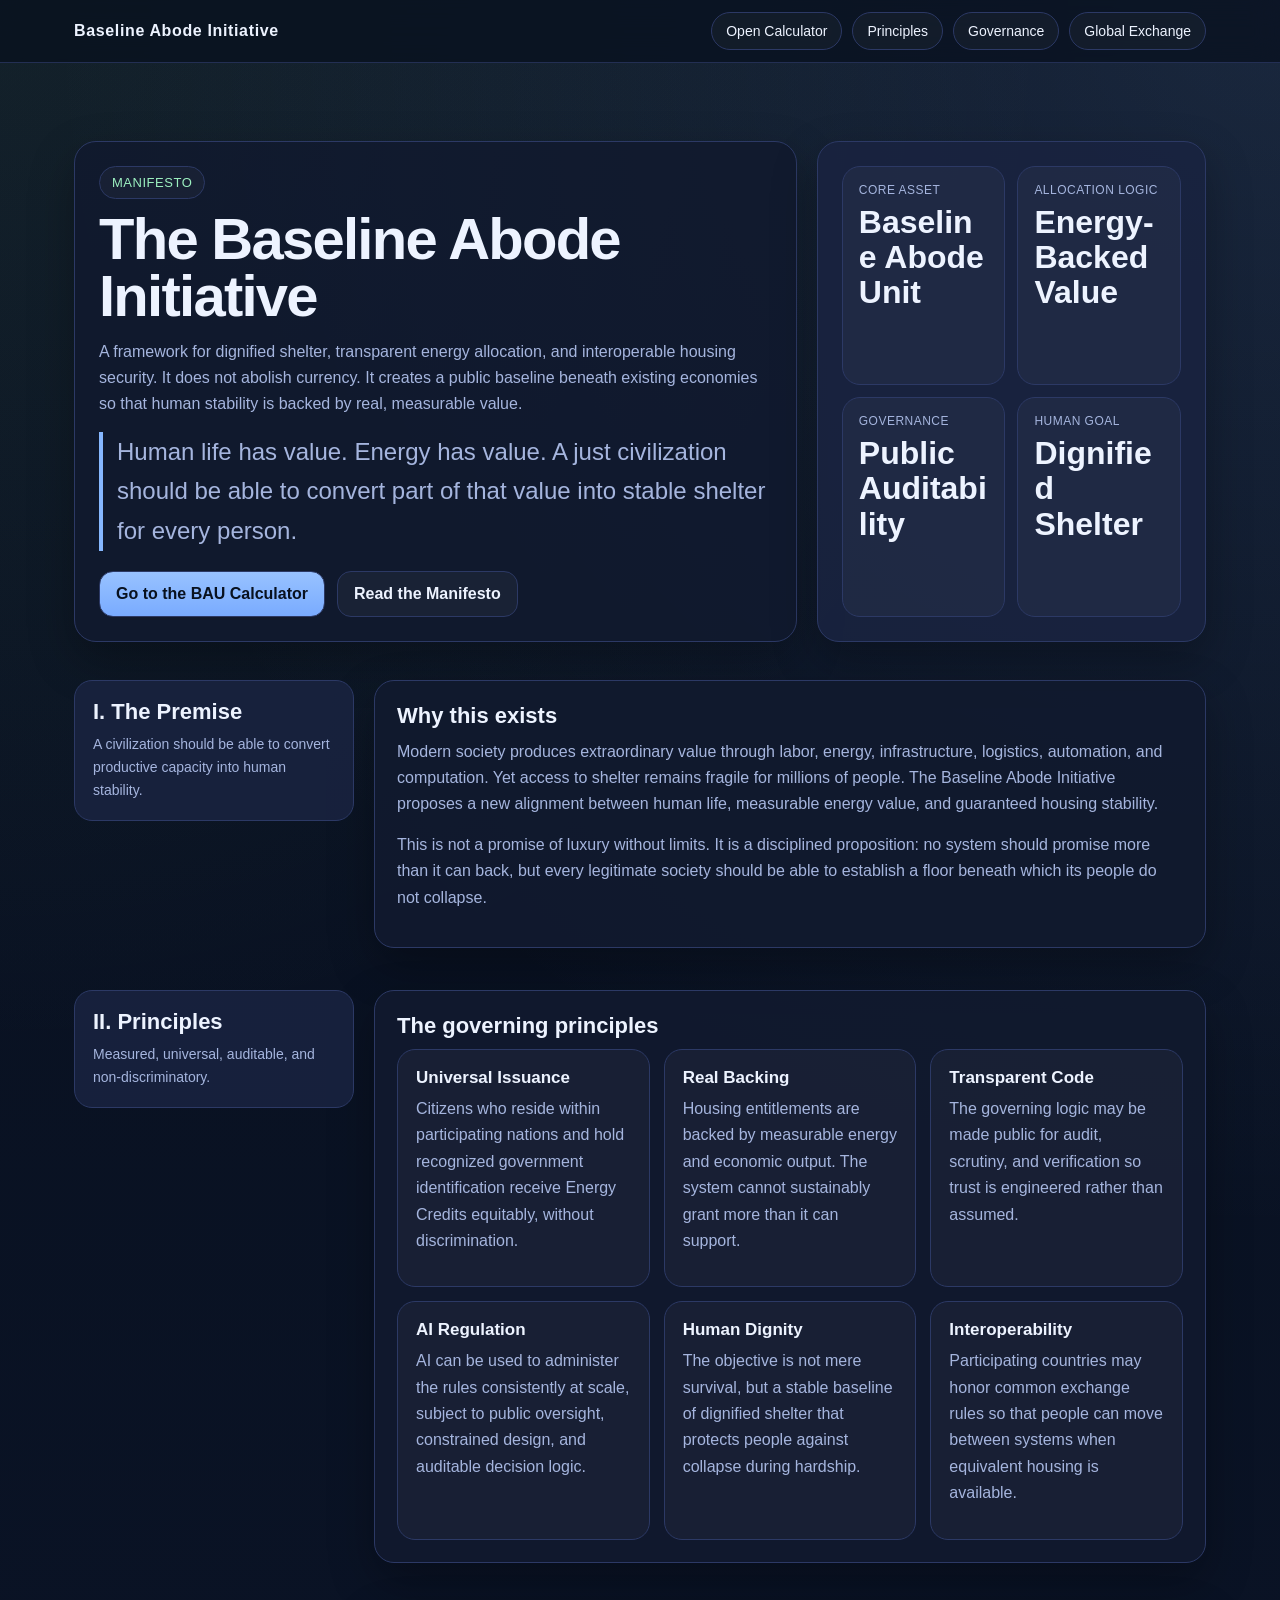
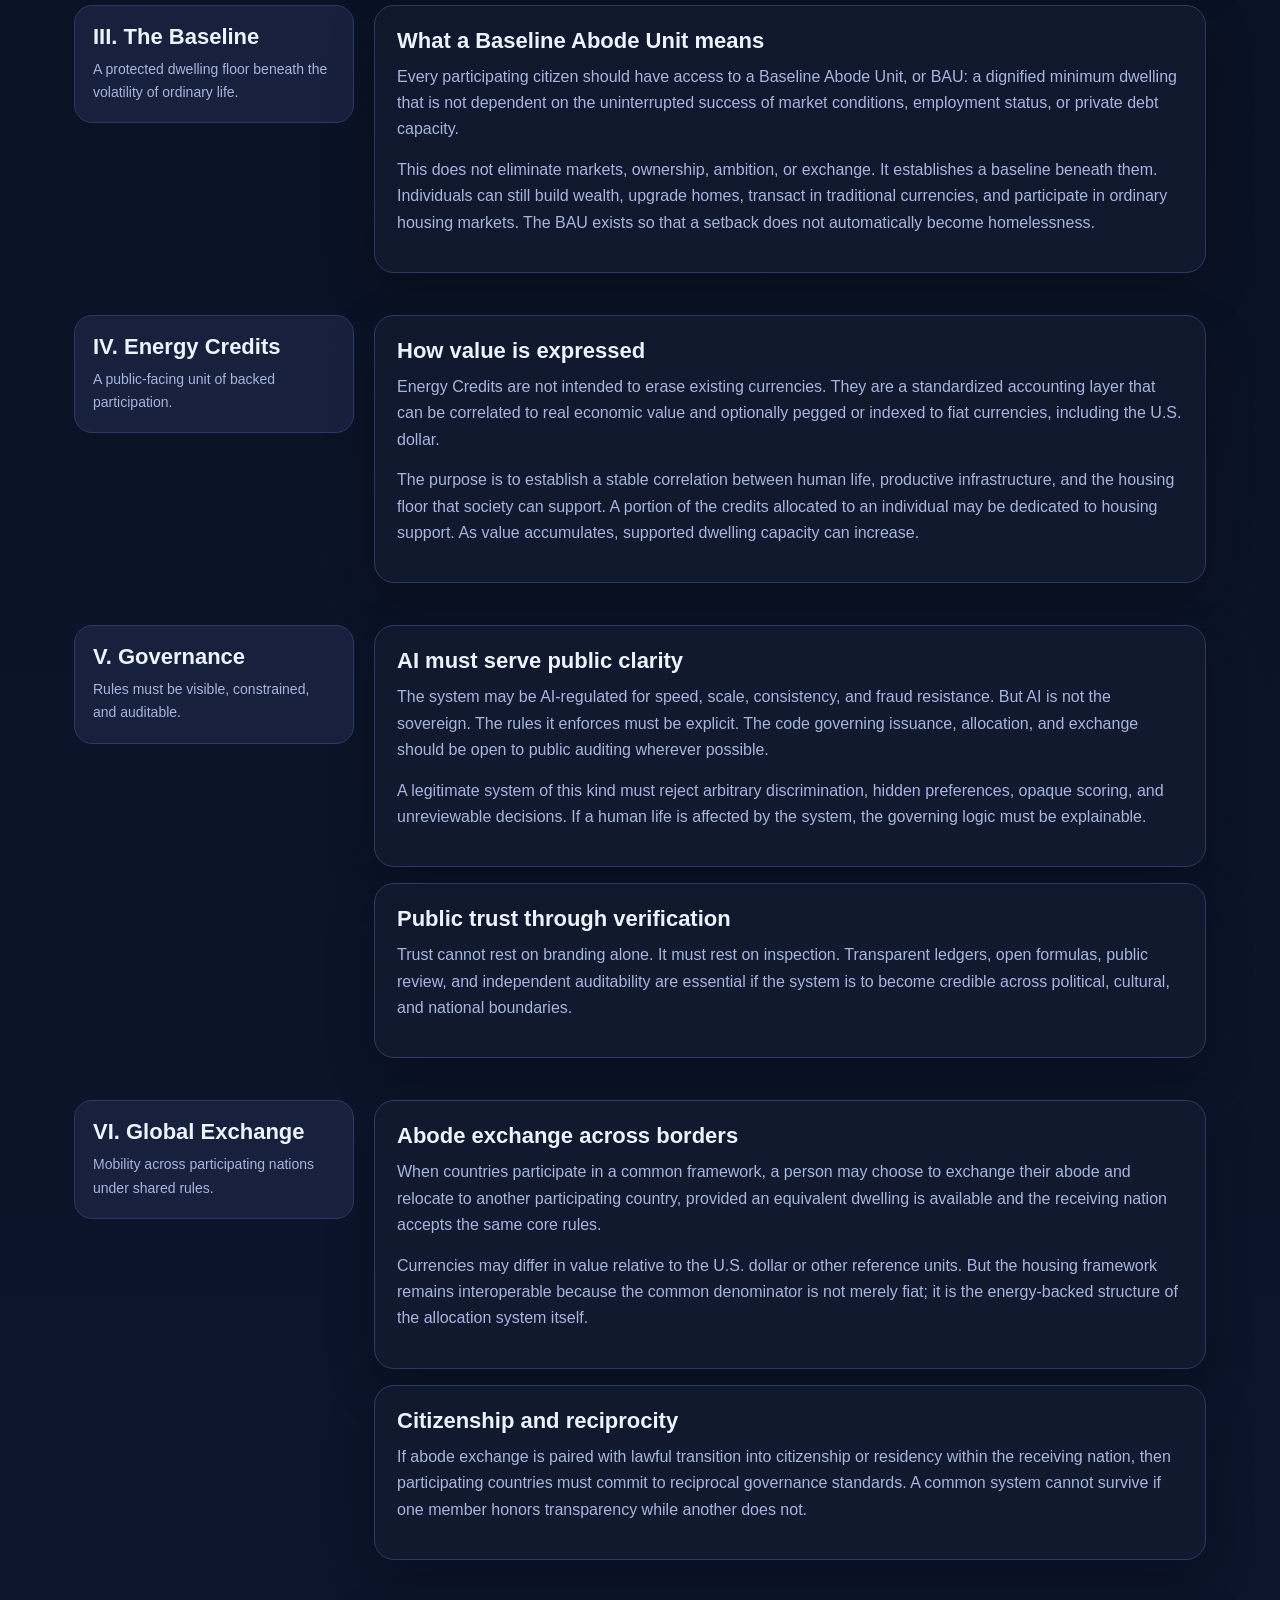
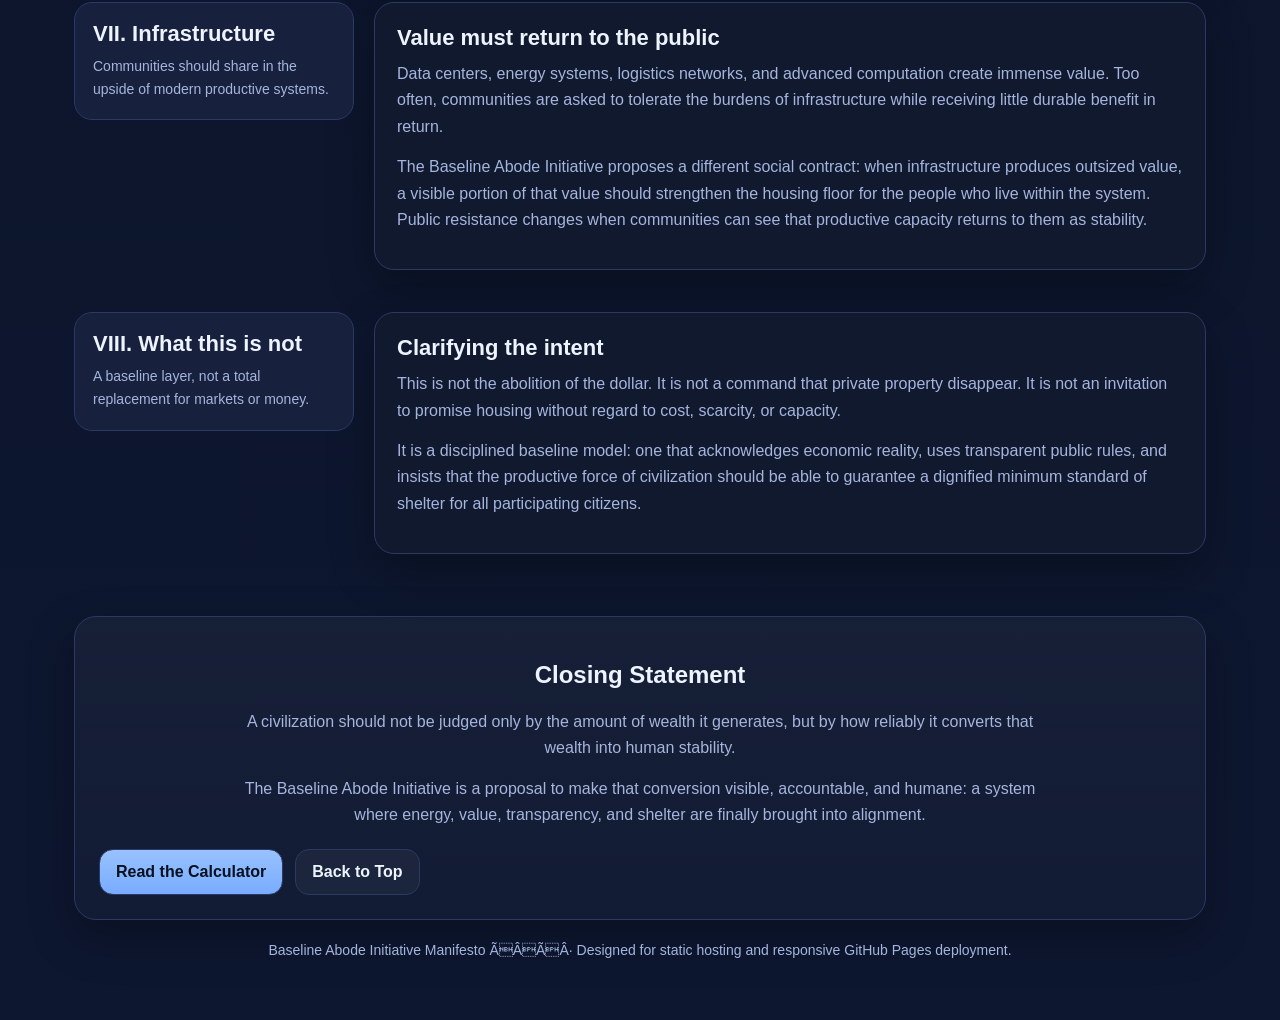
==== manifesto.html @ 2dde4bca "Add files via upload" ====
<!DOCTYPE html>
<html lang="en">
<head>
  <meta charset="UTF-8" />
  <meta name="viewport" content="width=device-width, initial-scale=1.0" />
  <title>Baseline Abode Initiative Manifesto</title>
  <link rel="stylesheet" href="styles-manifesto.css" />
  <link rel="icon" href="icons/favicon.ico" sizes="any" />
  <link rel="apple-touch-icon" href="icons/apple-touch-icon.png" />
  <meta name="description" content="The Baseline Abode Initiative Manifesto: a human-centered, energy-backed framework for dignified shelter, transparent allocation, and interoperable housing security." />
</head>
<body>
  <header class="topbar">
    <div class="topbar-inner">
      <div class="brand">Baseline Abode Initiative</div>
      <nav class="nav" aria-label="Primary">
        <a class="chip" href="index.html">Open Calculator</a>
        <a class="chip" href="#principles">Principles</a>
        <a class="chip" href="#governance">Governance</a>
        <a class="chip" href="#global">Global Exchange</a>
      </nav>
    </div>
  </header>

  <main class="wrap">
    <section class="hero">
      <div class="hero-grid">
        <div class="panel">
          <div class="eyebrow">Manifesto</div>
          <h1>The Baseline Abode Initiative</h1>
          <p>
            A framework for dignified shelter, transparent energy allocation, and interoperable housing security.
            It does not abolish currency. It creates a public baseline beneath existing economies so that human stability
            is backed by real, measurable value.
          </p>
          <p class="lead-quote">
            Human life has value. Energy has value. A just civilization should be able to convert part of that value into stable shelter for every person.
          </p>
          <div class="cta-row">
            <a class="btn" href="index.html">Go to the BAU Calculator</a>
            <a class="btn secondary" href="#premise">Read the Manifesto</a>
          </div>
        </div>

        <aside class="panel soft">
          <div class="key-metrics">
            <div class="metric">
              <div class="metric-label">Core Asset</div>
              <div class="metric-value">Baseline Abode Unit</div>
            </div>
            <div class="metric">
              <div class="metric-label">Allocation Logic</div>
              <div class="metric-value">Energy-Backed Value</div>
            </div>
            <div class="metric">
              <div class="metric-label">Governance</div>
              <div class="metric-value">Public Auditability</div>
            </div>
            <div class="metric">
              <div class="metric-label">Human Goal</div>
              <div class="metric-value">Dignified Shelter</div>
            </div>
          </div>
        </aside>
      </div>
    </section>

    <section id="premise" class="section">
      <div class="section-grid">
        <div class="section-label">
          <h2>I. The Premise</h2>
          <p>A civilization should be able to convert productive capacity into human stability.</p>
        </div>
        <div class="article">
          <article class="card">
            <h3>Why this exists</h3>
            <p>
              Modern society produces extraordinary value through labor, energy, infrastructure, logistics, automation, and computation. Yet access to shelter remains fragile for millions of people.
              The Baseline Abode Initiative proposes a new alignment between human life, measurable energy value, and guaranteed housing stability.
            </p>
            <p>
              This is not a promise of luxury without limits. It is a disciplined proposition: no system should promise more than it can back, but every legitimate society should be able to establish a floor beneath which its people do not collapse.
            </p>
          </article>
        </div>
      </div>
    </section>

    <section id="principles" class="section">
      <div class="section-grid">
        <div class="section-label">
          <h2>II. Principles</h2>
          <p>Measured, universal, auditable, and non-discriminatory.</p>
        </div>
        <div class="article">
          <article class="card">
            <h3>The governing principles</h3>
            <div class="principles">
              <div class="principle">
                <h4>Universal Issuance</h4>
                <p>Citizens who reside within participating nations and hold recognized government identification receive Energy Credits equitably, without discrimination.</p>
              </div>
              <div class="principle">
                <h4>Real Backing</h4>
                <p>Housing entitlements are backed by measurable energy and economic output. The system cannot sustainably grant more than it can support.</p>
              </div>
              <div class="principle">
                <h4>Transparent Code</h4>
                <p>The governing logic may be made public for audit, scrutiny, and verification so trust is engineered rather than assumed.</p>
              </div>
              <div class="principle">
                <h4>AI Regulation</h4>
                <p>AI can be used to administer the rules consistently at scale, subject to public oversight, constrained design, and auditable decision logic.</p>
              </div>
              <div class="principle">
                <h4>Human Dignity</h4>
                <p>The objective is not mere survival, but a stable baseline of dignified shelter that protects people against collapse during hardship.</p>
              </div>
              <div class="principle">
                <h4>Interoperability</h4>
                <p>Participating countries may honor common exchange rules so that people can move between systems when equivalent housing is available.</p>
              </div>
            </div>
          </article>
        </div>
      </div>
    </section>

    <section class="section">
      <div class="section-grid">
        <div class="section-label">
          <h2>III. The Baseline</h2>
          <p>A protected dwelling floor beneath the volatility of ordinary life.</p>
        </div>
        <div class="article">
          <article class="card">
            <h3>What a Baseline Abode Unit means</h3>
            <p>
              Every participating citizen should have access to a Baseline Abode Unit, or BAU: a dignified minimum dwelling that is not dependent on the uninterrupted success of market conditions, employment status, or private debt capacity.
            </p>
            <p>
              This does not eliminate markets, ownership, ambition, or exchange. It establishes a baseline beneath them. Individuals can still build wealth, upgrade homes, transact in traditional currencies, and participate in ordinary housing markets. The BAU exists so that a setback does not automatically become homelessness.
            </p>
          </article>
        </div>
      </div>
    </section>

    <section class="section">
      <div class="section-grid">
        <div class="section-label">
          <h2>IV. Energy Credits</h2>
          <p>A public-facing unit of backed participation.</p>
        </div>
        <div class="article">
          <article class="card">
            <h3>How value is expressed</h3>
            <p>
              Energy Credits are not intended to erase existing currencies. They are a standardized accounting layer that can be correlated to real economic value and optionally pegged or indexed to fiat currencies, including the U.S. dollar.
            </p>
            <p>
              The purpose is to establish a stable correlation between human life, productive infrastructure, and the housing floor that society can support. A portion of the credits allocated to an individual may be dedicated to housing support. As value accumulates, supported dwelling capacity can increase.
            </p>
          </article>
        </div>
      </div>
    </section>

    <section id="governance" class="section">
      <div class="section-grid">
        <div class="section-label">
          <h2>V. Governance</h2>
          <p>Rules must be visible, constrained, and auditable.</p>
        </div>
        <div class="article">
          <article class="card">
            <h3>AI must serve public clarity</h3>
            <p>
              The system may be AI-regulated for speed, scale, consistency, and fraud resistance. But AI is not the sovereign. The rules it enforces must be explicit. The code governing issuance, allocation, and exchange should be open to public auditing wherever possible.
            </p>
            <p>
              A legitimate system of this kind must reject arbitrary discrimination, hidden preferences, opaque scoring, and unreviewable decisions. If a human life is affected by the system, the governing logic must be explainable.
            </p>
          </article>
          <article class="card">
            <h3>Public trust through verification</h3>
            <p>
              Trust cannot rest on branding alone. It must rest on inspection. Transparent ledgers, open formulas, public review, and independent auditability are essential if the system is to become credible across political, cultural, and national boundaries.
            </p>
          </article>
        </div>
      </div>
    </section>

    <section id="global" class="section">
      <div class="section-grid">
        <div class="section-label">
          <h2>VI. Global Exchange</h2>
          <p>Mobility across participating nations under shared rules.</p>
        </div>
        <div class="article">
          <article class="card">
            <h3>Abode exchange across borders</h3>
            <p>
              When countries participate in a common framework, a person may choose to exchange their abode and relocate to another participating country, provided an equivalent dwelling is available and the receiving nation accepts the same core rules.
            </p>
            <p>
              Currencies may differ in value relative to the U.S. dollar or other reference units. But the housing framework remains interoperable because the common denominator is not merely fiat; it is the energy-backed structure of the allocation system itself.
            </p>
          </article>
          <article class="card">
            <h3>Citizenship and reciprocity</h3>
            <p>
              If abode exchange is paired with lawful transition into citizenship or residency within the receiving nation, then participating countries must commit to reciprocal governance standards. A common system cannot survive if one member honors transparency while another does not.
            </p>
          </article>
        </div>
      </div>
    </section>

    <section class="section">
      <div class="section-grid">
        <div class="section-label">
          <h2>VII. Infrastructure</h2>
          <p>Communities should share in the upside of modern productive systems.</p>
        </div>
        <div class="article">
          <article class="card">
            <h3>Value must return to the public</h3>
            <p>
              Data centers, energy systems, logistics networks, and advanced computation create immense value. Too often, communities are asked to tolerate the burdens of infrastructure while receiving little durable benefit in return.
            </p>
            <p>
              The Baseline Abode Initiative proposes a different social contract: when infrastructure produces outsized value, a visible portion of that value should strengthen the housing floor for the people who live within the system. Public resistance changes when communities can see that productive capacity returns to them as stability.
            </p>
          </article>
        </div>
      </div>
    </section>

    <section class="section">
      <div class="section-grid">
        <div class="section-label">
          <h2>VIII. What this is not</h2>
          <p>A baseline layer, not a total replacement for markets or money.</p>
        </div>
        <div class="article">
          <article class="card">
            <h3>Clarifying the intent</h3>
            <p>
              This is not the abolition of the dollar. It is not a command that private property disappear. It is not an invitation to promise housing without regard to cost, scarcity, or capacity.
            </p>
            <p>
              It is a disciplined baseline model: one that acknowledges economic reality, uses transparent public rules, and insists that the productive force of civilization should be able to guarantee a dignified minimum standard of shelter for all participating citizens.
            </p>
          </article>
        </div>
      </div>
    </section>

    <section class="section">
      <div class="closing">
        <h2>Closing Statement</h2>
        <p>
          A civilization should not be judged only by the amount of wealth it generates, but by how reliably it converts that wealth into human stability.
        </p>
        <p>
          The Baseline Abode Initiative is a proposal to make that conversion visible, accountable, and humane: a system where energy, value, transparency, and shelter are finally brought into alignment.
        </p>
        <div class="cta-row">
          <a class="btn" href="index.html">Read the Calculator</a>
          <a class="btn secondary" href="#top" onclick="window.scrollTo({ top: 0, behavior: 'smooth' }); return false;">Back to Top</a>
        </div>
      </div>
    </section>

    <div class="footer">
      Baseline Abode Initiative Manifesto ÃÂÃÂ· Designed for static hosting and responsive GitHub Pages deployment.
    </div>
  </main>
</body>
</html>
---- styles-manifesto.css ----
:root {
      --bg: #08101e;
      --bg-2: #0d1730;
      --panel: rgba(17, 25, 46, 0.92);
      --panel-2: rgba(25, 35, 64, 0.9);
      --text: #edf3ff;
      --muted: #a5b5de;
      --accent: #86b7ff;
      --accent-2: #9cf0c0;
      --border: #2c3965;
      --shadow: 0 18px 46px rgba(0, 0, 0, 0.28);
      --max: 1180px;
    }

    * { box-sizing: border-box; }

    html { scroll-behavior: smooth; }

    body {
      margin: 0;
      font-family: Arial, Helvetica, sans-serif;
      color: var(--text);
      background:
        radial-gradient(circle at top right, rgba(134, 183, 255, 0.14), transparent 28%),
        radial-gradient(circle at top left, rgba(156, 240, 192, 0.08), transparent 24%),
        linear-gradient(180deg, var(--bg) 0%, var(--bg-2) 100%);
      overflow-x: hidden;
    }

    a {
      color: var(--accent);
      text-decoration: none;
    }

    a:hover { text-decoration: underline; }

    .wrap {
      width: 100%;
      max-width: var(--max);
      margin: 0 auto;
      padding: 24px;
    }

    .topbar {
      position: sticky;
      top: 0;
      z-index: 50;
      -webkit-backdrop-filter: blur(14px);
      backdrop-filter: blur(14px);
      background: rgba(8, 16, 30, 0.72);
      border-bottom: 1px solid rgba(44, 57, 101, 0.75);
    }

    .topbar-inner {
      width: 100%;
      max-width: var(--max);
      margin: 0 auto;
      padding: 12px 24px;
      display: flex;
      align-items: center;
      justify-content: space-between;
      gap: 16px;
    }

    .brand {
      font-weight: bold;
      letter-spacing: 0.04em;
    }

    .nav {
      display: flex;
      flex-wrap: wrap;
      gap: 10px;
      align-items: center;
    }

    .chip {
      display: inline-flex;
      align-items: center;
      justify-content: center;
      padding: 10px 14px;
      border-radius: 999px;
      border: 1px solid var(--border);
      background: rgba(255,255,255,0.03);
      color: var(--text);
      font-size: 14px;
      text-decoration: none;
    }

    .chip:hover {
      text-decoration: none;
      background: rgba(255,255,255,0.06);
    }

    .hero {
      padding: 54px 0 26px;
    }

    .hero-grid {
      display: grid;
      grid-template-columns: minmax(0, 1.3fr) minmax(280px, 0.7fr);
      gap: 20px;
      align-items: stretch;
    }

    .panel {
      background: var(--panel);
      border: 1px solid var(--border);
      border-radius: 22px;
      padding: 24px;
      box-shadow: var(--shadow);
      min-width: 0;
    }

    .panel.soft {
      background: var(--panel-2);
    }

    .eyebrow {
      display: inline-block;
      margin-bottom: 12px;
      padding: 8px 12px;
      border-radius: 999px;
      border: 1px solid var(--border);
      color: var(--accent-2);
      font-size: 13px;
      letter-spacing: 0.04em;
      text-transform: uppercase;
      background: rgba(255,255,255,0.03);
    }

    h1 {
      margin: 0 0 14px;
      font-size: clamp(34px, 6vw, 58px);
      line-height: 0.98;
      letter-spacing: -0.03em;
    }

    .hero p,
    p {
      color: var(--muted);
      line-height: 1.65;
      margin: 0 0 14px;
    }

    .cta-row {
      display: flex;
      flex-wrap: wrap;
      gap: 12px;
      margin-top: 20px;
    }

    .btn {
      display: inline-flex;
      align-items: center;
      justify-content: center;
      min-height: 46px;
      padding: 0 16px;
      border-radius: 14px;
      border: 1px solid var(--border);
      background: linear-gradient(180deg, #98c2ff 0%, #79abff 100%);
      color: #08111f;
      font-weight: bold;
      text-decoration: none;
    }

    .btn.secondary {
      background: rgba(255,255,255,0.04);
      color: var(--text);
    }

    .key-metrics {
      display: grid;
      grid-template-columns: repeat(2, minmax(0, 1fr));
      gap: 12px;
      height: 100%;
    }

    .metric {
      background: rgba(255,255,255,0.03);
      border: 1px solid var(--border);
      border-radius: 18px;
      padding: 16px;
      min-width: 0;
    }

    .metric-label {
      font-size: 12px;
      color: var(--muted);
      margin-bottom: 8px;
      text-transform: uppercase;
      letter-spacing: 0.04em;
    }

    .metric-value {
      font-size: clamp(22px, 4vw, 32px);
      font-weight: bold;
      line-height: 1.1;
      overflow-wrap: anywhere;
    }

    .section {
      padding: 12px 0;
    }

    .section-grid {
      display: grid;
      grid-template-columns: 280px minmax(0, 1fr);
      gap: 20px;
      align-items: start;
      margin-bottom: 18px;
    }

    .section-label {
      position: sticky;
      top: 84px;
      background: var(--panel-2);
      border: 1px solid var(--border);
      border-radius: 18px;
      padding: 18px;
    }

    .section-label h2 {
      margin: 0 0 8px;
      font-size: 22px;
    }

    .section-label p {
      margin: 0;
      font-size: 14px;
    }

    .article {
      display: grid;
      gap: 16px;
    }

    .card {
      background: var(--panel);
      border: 1px solid var(--border);
      border-radius: 20px;
      padding: 22px;
      box-shadow: var(--shadow);
      min-width: 0;
    }

    .card h3 {
      margin: 0 0 10px;
      font-size: 22px;
    }

    .lead-quote {
      border-left: 4px solid var(--accent);
      padding-left: 14px;
      color: var(--text);
      font-size: clamp(18px, 3vw, 24px);
      line-height: 1.45;
      margin: 10px 0 0;
    }

    .principles {
      display: grid;
      grid-template-columns: repeat(3, minmax(0, 1fr));
      gap: 14px;
    }

    .principle {
      background: rgba(255,255,255,0.03);
      border: 1px solid var(--border);
      border-radius: 18px;
      padding: 18px;
    }

    .principle h4 {
      margin: 0 0 8px;
      font-size: 17px;
    }

    .closing {
      margin-top: 20px;
      padding: 24px;
      text-align: center;
      border-radius: 22px;
      border: 1px solid var(--border);
      background: linear-gradient(180deg, rgba(255,255,255,0.04), rgba(255,255,255,0.02));
      box-shadow: var(--shadow);
    }

    .closing p {
      max-width: 820px;
      margin: 0 auto 14px;
    }

    .footer {
      padding: 10px 0 38px;
      color: var(--muted);
      font-size: 14px;
      text-align: center;
    }

    @media (max-width: 980px) {
      .hero-grid,
      .section-grid,
      .principles {
        grid-template-columns: 1fr;
      }

      .section-label {
        position: static;
      }

      .key-metrics {
        grid-template-columns: repeat(2, minmax(0, 1fr));
      }
    }

    @media (max-width: 640px) {
      .wrap,
      .topbar-inner {
        padding-left: 12px;
        padding-right: 12px;
      }

      .hero {
        padding-top: 26px;
      }

      .panel,
      .card,
      .closing,
      .section-label {
        padding: 16px;
        border-radius: 16px;
      }

      .key-metrics {
        grid-template-columns: 1fr;
      }

      .cta-row,
      .nav {
        flex-direction: column;
        align-items: stretch;
      }

      .btn,
      .chip {
        width: 100%;
      }
    }
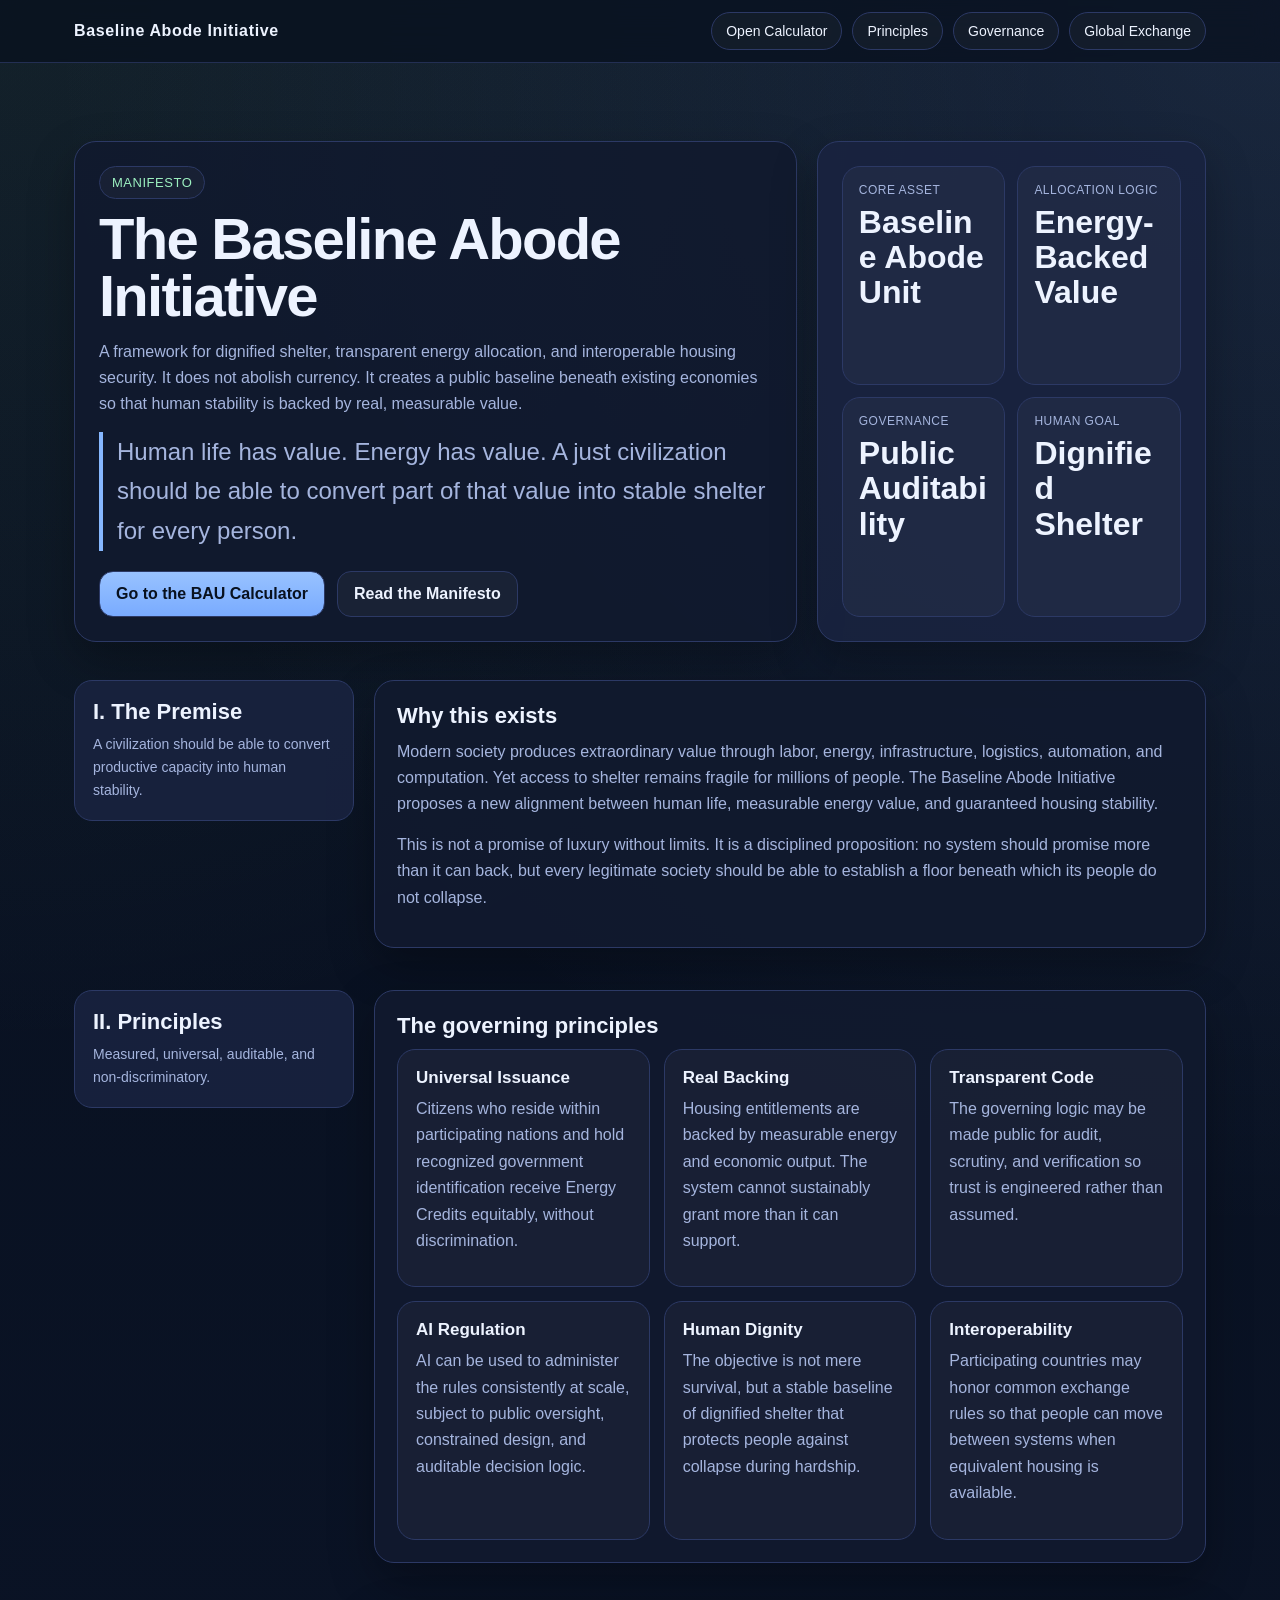
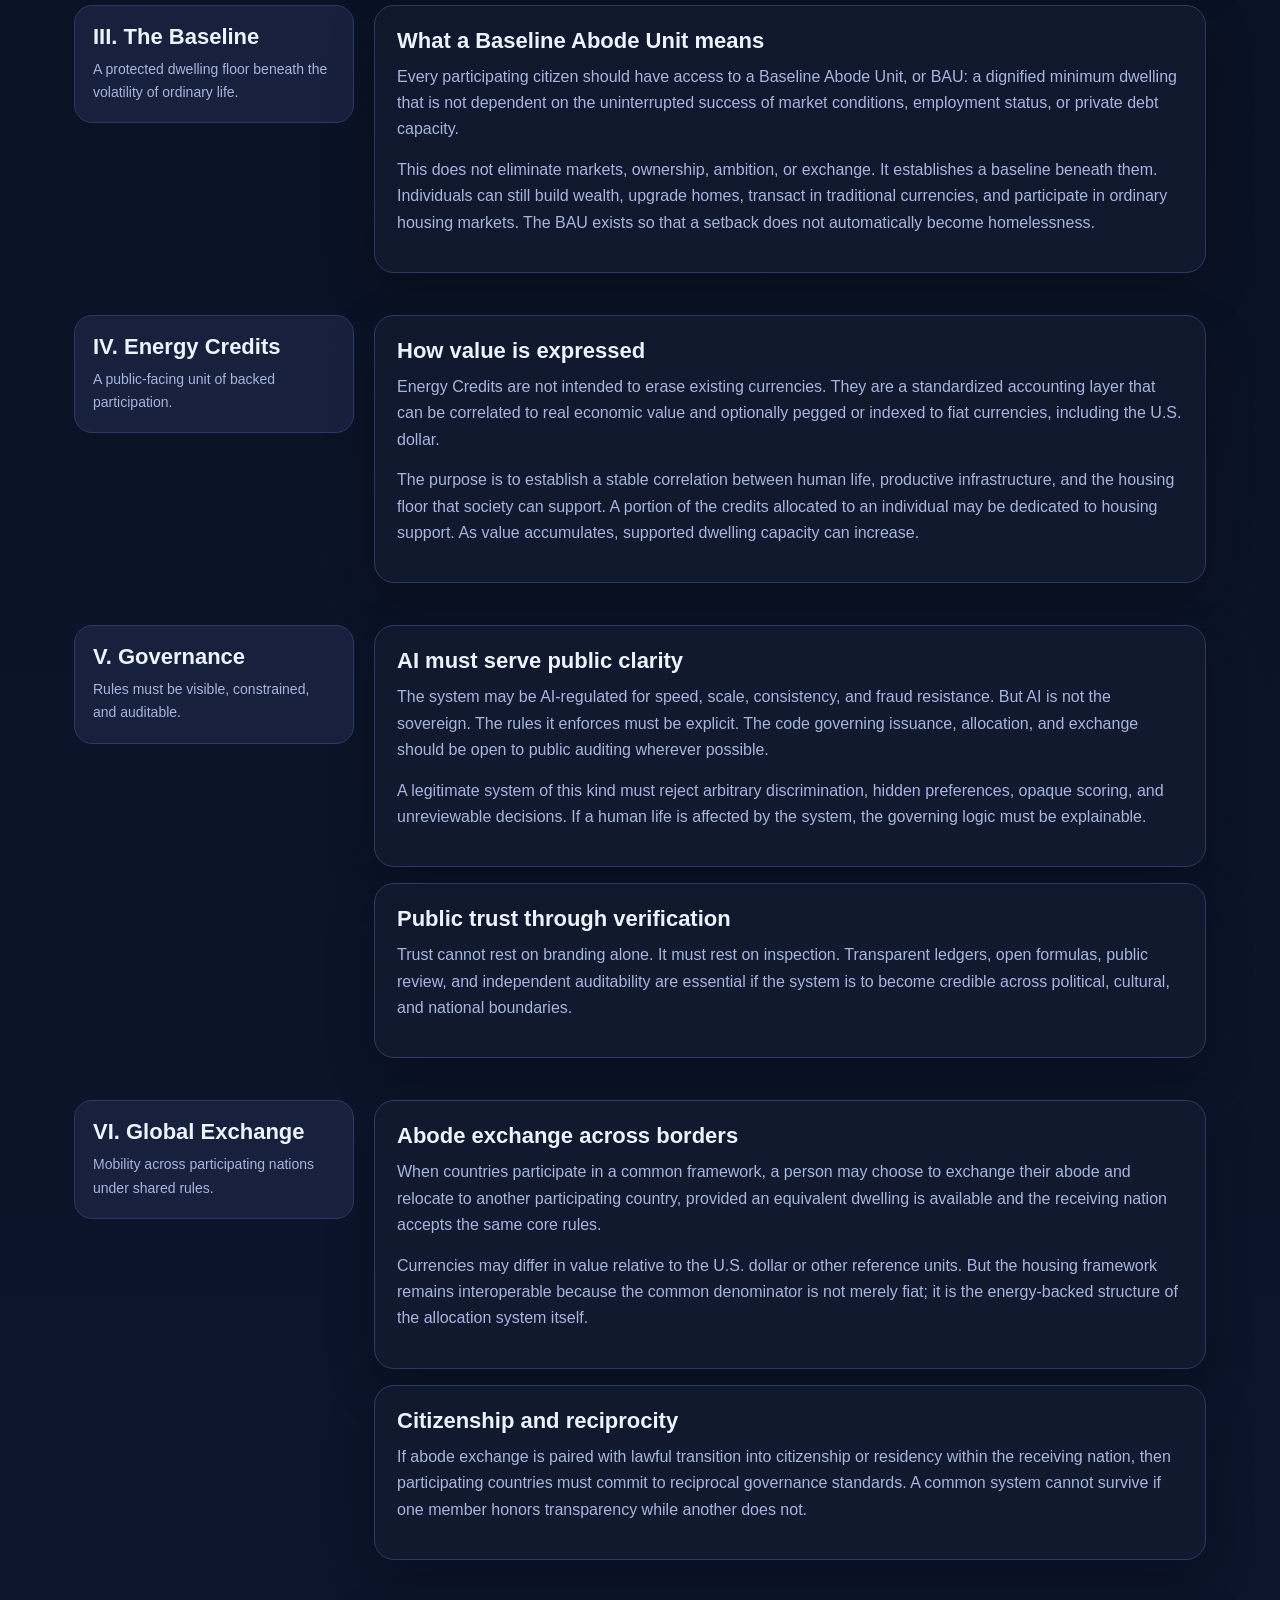
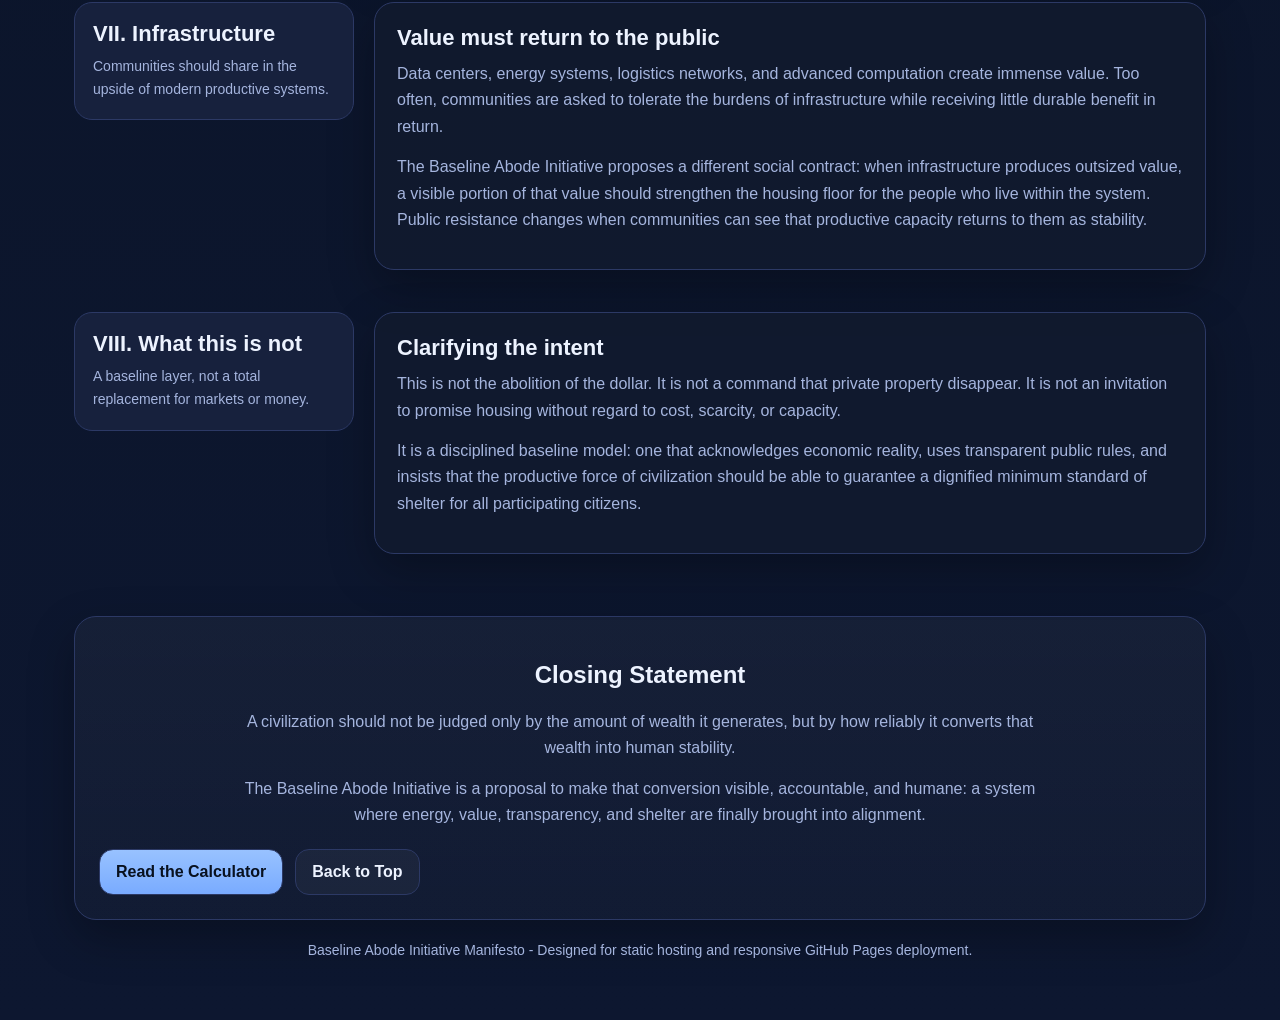
==== commit da40fa46: "Fix footer text encoding issue" ====
--- a/manifesto.html
+++ b/manifesto.html
@@ -275,7 +275,7 @@
     </section>
 
     <div class="footer">
-      Baseline Abode Initiative Manifesto ÃÂÃÂ· Designed for static hosting and responsive GitHub Pages deployment.
+      Baseline Abode Initiative Manifesto - Designed for static hosting and responsive GitHub Pages deployment.
     </div>
   </main>
 </body>
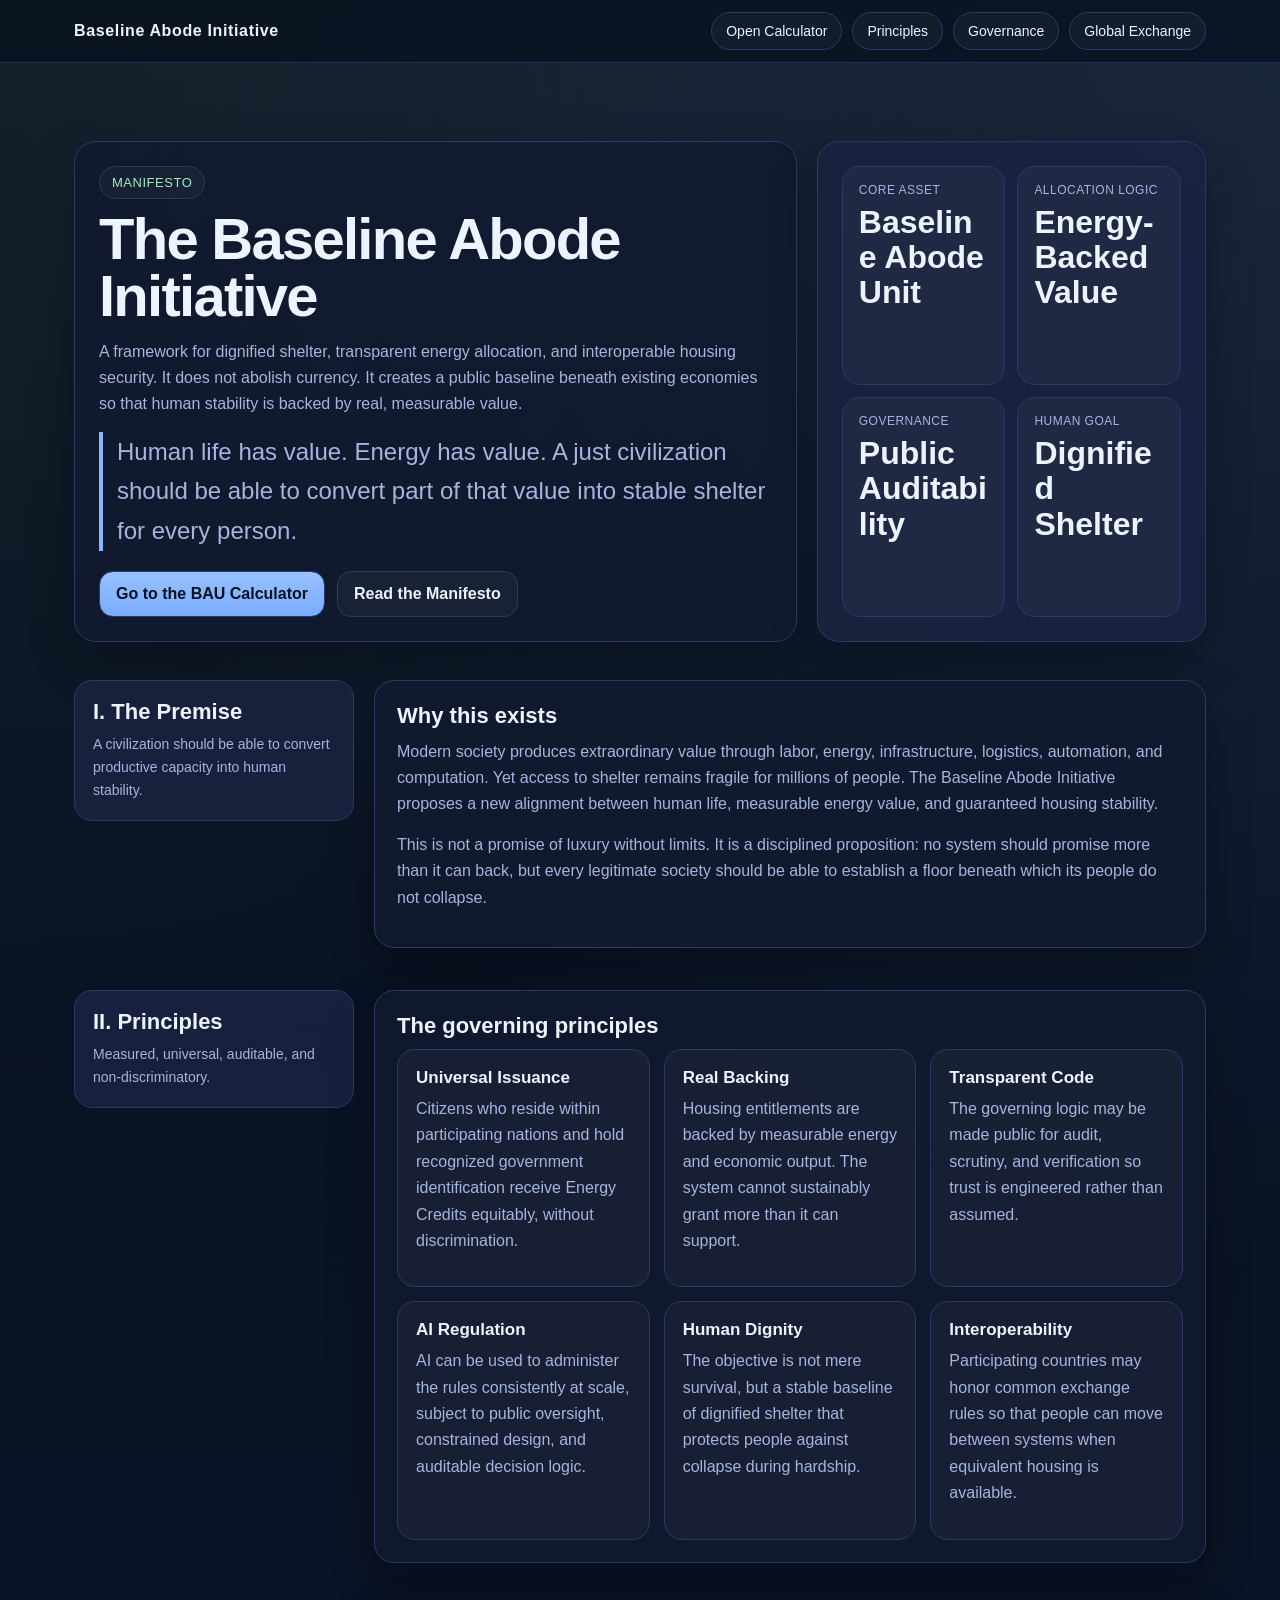
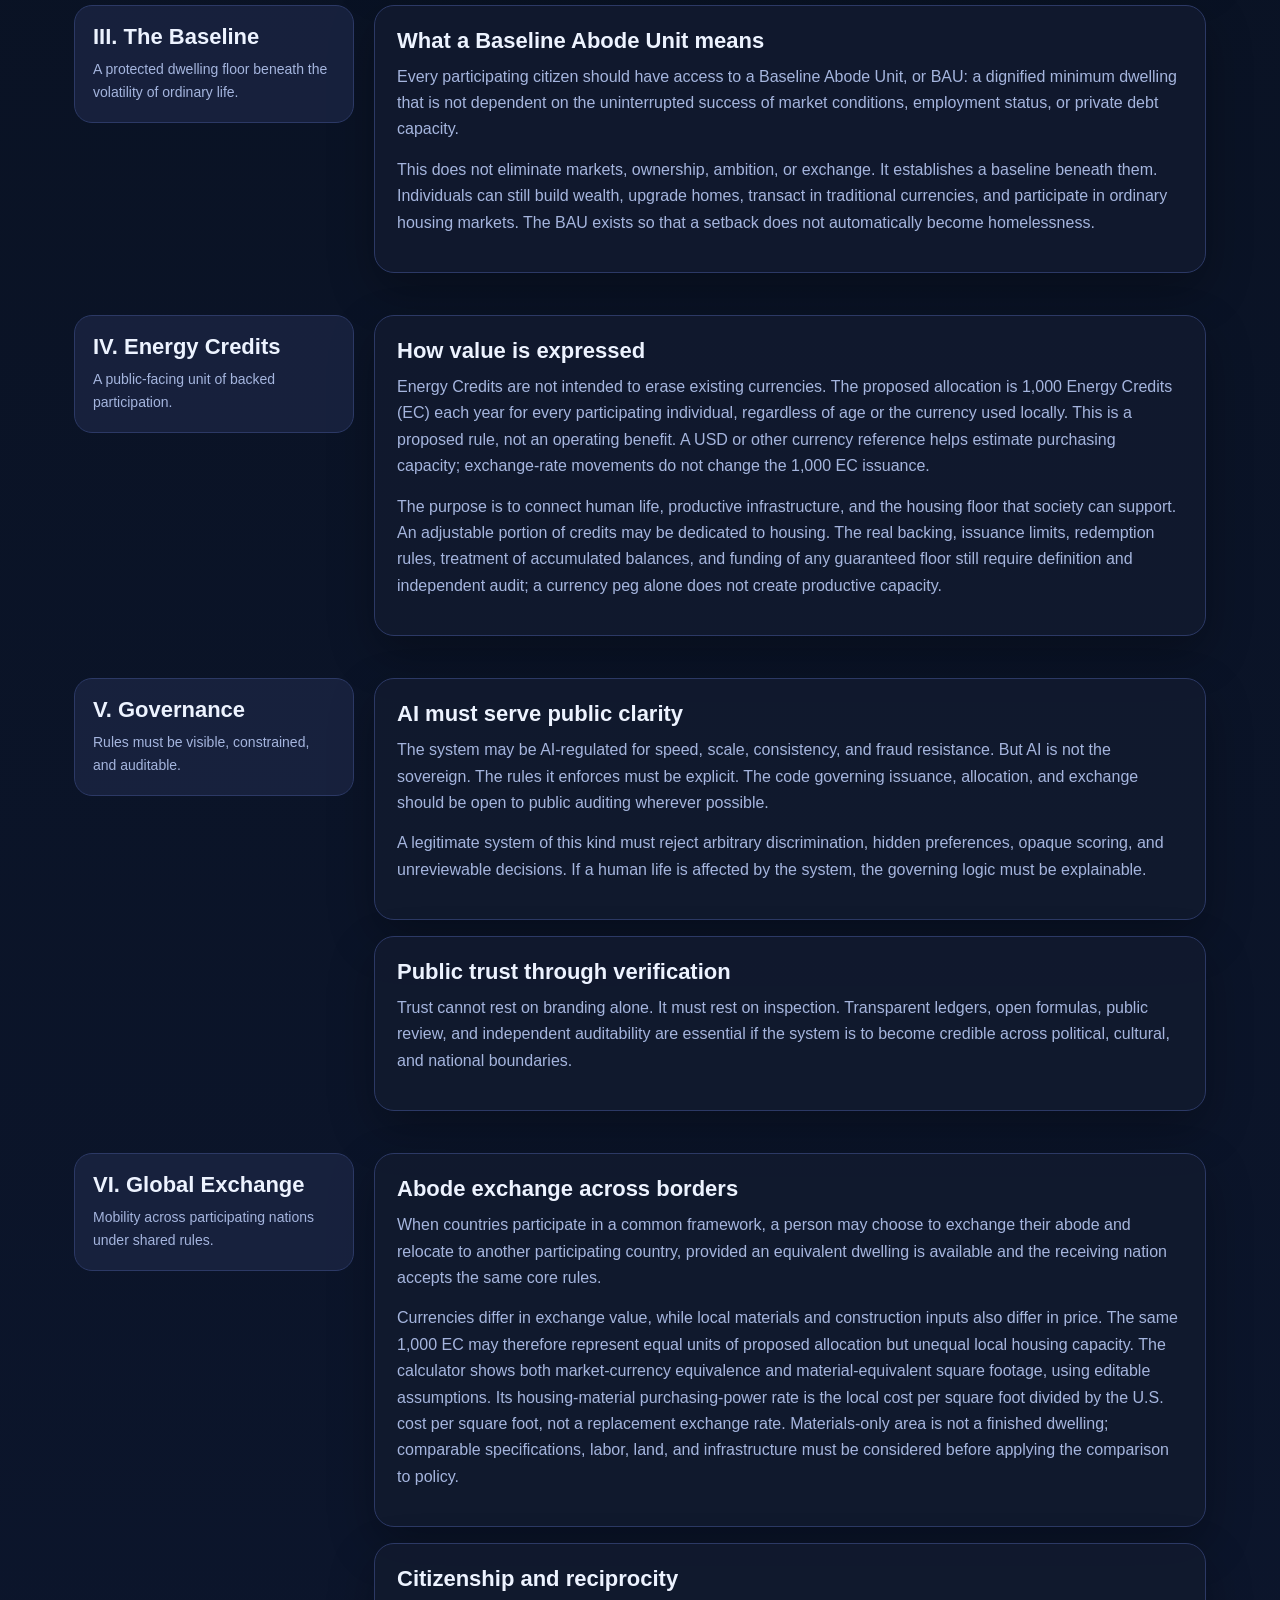
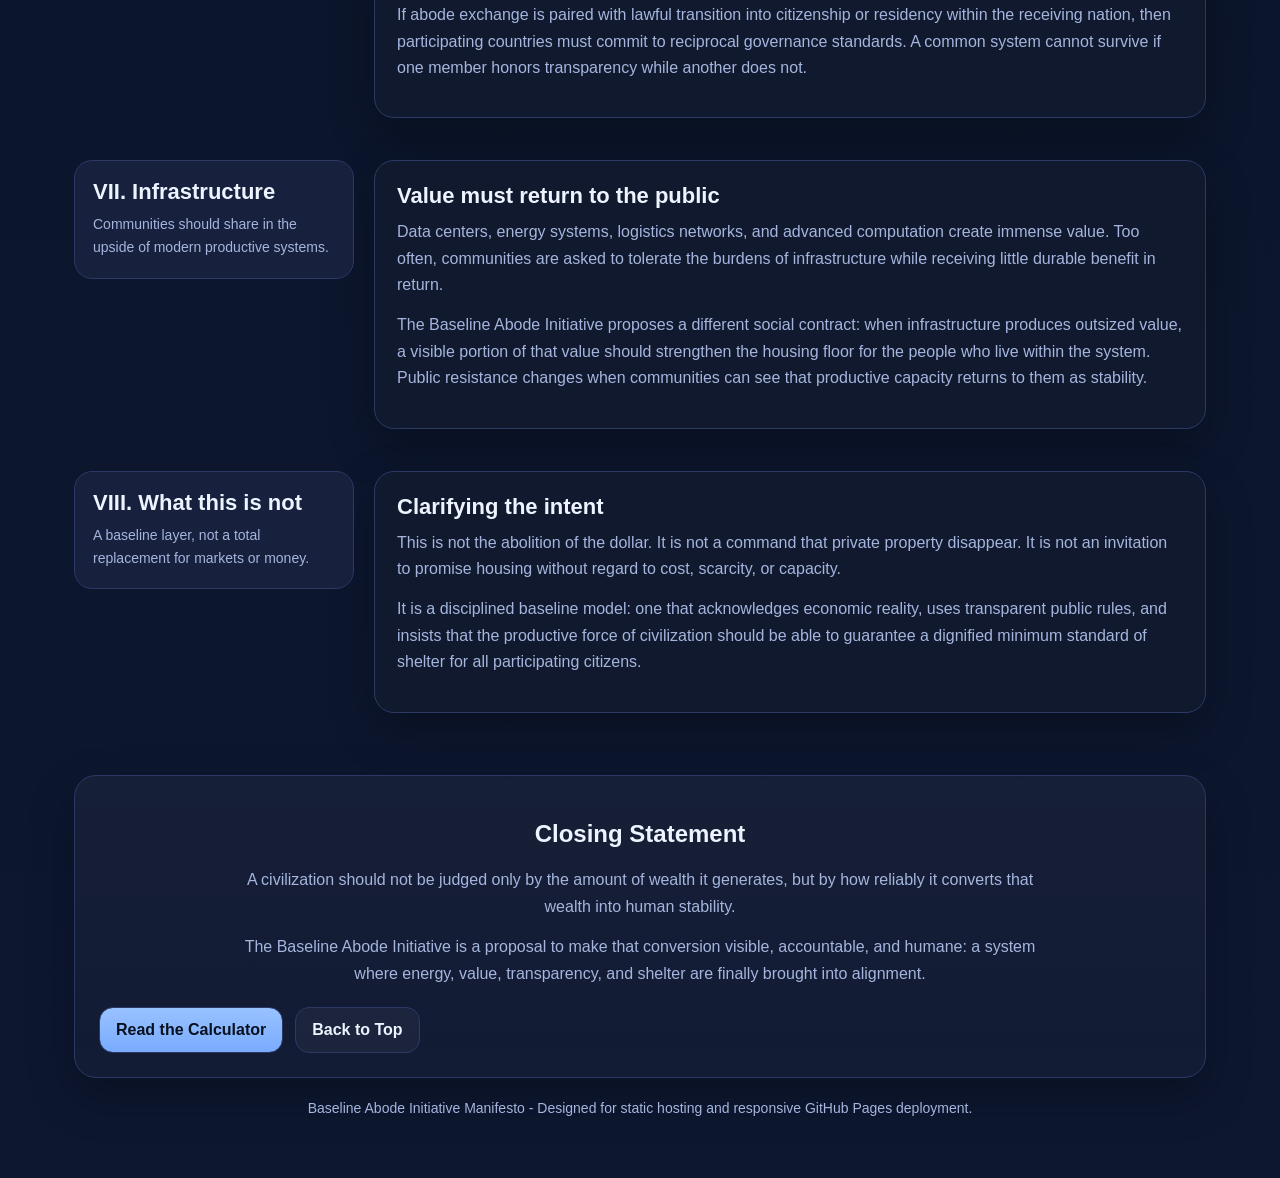
==== commit cf13aee5: "Add files via upload" ====
--- a/manifesto.html
+++ b/manifesto.html
@@ -5,6 +5,7 @@
   <meta name="viewport" content="width=device-width, initial-scale=1.0" />
   <title>Baseline Abode Initiative Manifesto</title>
   <link rel="stylesheet" href="styles-manifesto.css" />
+  <link rel="manifest" href="manifest.webmanifest" />
   <link rel="icon" href="icons/favicon.ico" sizes="any" />
   <link rel="apple-touch-icon" href="icons/apple-touch-icon.png" />
   <meta name="description" content="The Baseline Abode Initiative Manifesto: a human-centered, energy-backed framework for dignified shelter, transparent allocation, and interoperable housing security." />
@@ -156,10 +157,10 @@
           <article class="card">
             <h3>How value is expressed</h3>
             <p>
-              Energy Credits are not intended to erase existing currencies. They are a standardized accounting layer that can be correlated to real economic value and optionally pegged or indexed to fiat currencies, including the U.S. dollar.
-            </p>
-            <p>
-              The purpose is to establish a stable correlation between human life, productive infrastructure, and the housing floor that society can support. A portion of the credits allocated to an individual may be dedicated to housing support. As value accumulates, supported dwelling capacity can increase.
+              Energy Credits are not intended to erase existing currencies. The proposed allocation is 1,000 Energy Credits (EC) each year for every participating individual, regardless of age or the currency used locally. This is a proposed rule, not an operating benefit. A USD or other currency reference helps estimate purchasing capacity; exchange-rate movements do not change the 1,000 EC issuance.
+            </p>
+            <p>
+              The purpose is to connect human life, productive infrastructure, and the housing floor that society can support. An adjustable portion of credits may be dedicated to housing. The real backing, issuance limits, redemption rules, treatment of accumulated balances, and funding of any guaranteed floor still require definition and independent audit; a currency peg alone does not create productive capacity.
             </p>
           </article>
         </div>
@@ -205,7 +206,7 @@
               When countries participate in a common framework, a person may choose to exchange their abode and relocate to another participating country, provided an equivalent dwelling is available and the receiving nation accepts the same core rules.
             </p>
             <p>
-              Currencies may differ in value relative to the U.S. dollar or other reference units. But the housing framework remains interoperable because the common denominator is not merely fiat; it is the energy-backed structure of the allocation system itself.
+              Currencies differ in exchange value, while local materials and construction inputs also differ in price. The same 1,000 EC may therefore represent equal units of proposed allocation but unequal local housing capacity. The calculator shows both market-currency equivalence and material-equivalent square footage, using editable assumptions. Its housing-material purchasing-power rate is the local cost per square foot divided by the U.S. cost per square foot, not a replacement exchange rate. Materials-only area is not a finished dwelling; comparable specifications, labor, land, and infrastructure must be considered before applying the comparison to policy.
             </p>
           </article>
           <article class="card">
@@ -278,6 +279,11 @@
       Baseline Abode Initiative Manifesto - Designed for static hosting and responsive GitHub Pages deployment.
     </div>
   </main>
+<script>
+  if ('serviceWorker' in navigator) {
+    window.addEventListener('load', () => navigator.serviceWorker.register('./service-worker.js'));
+  }
+</script>
 </body>
 </html>
 
